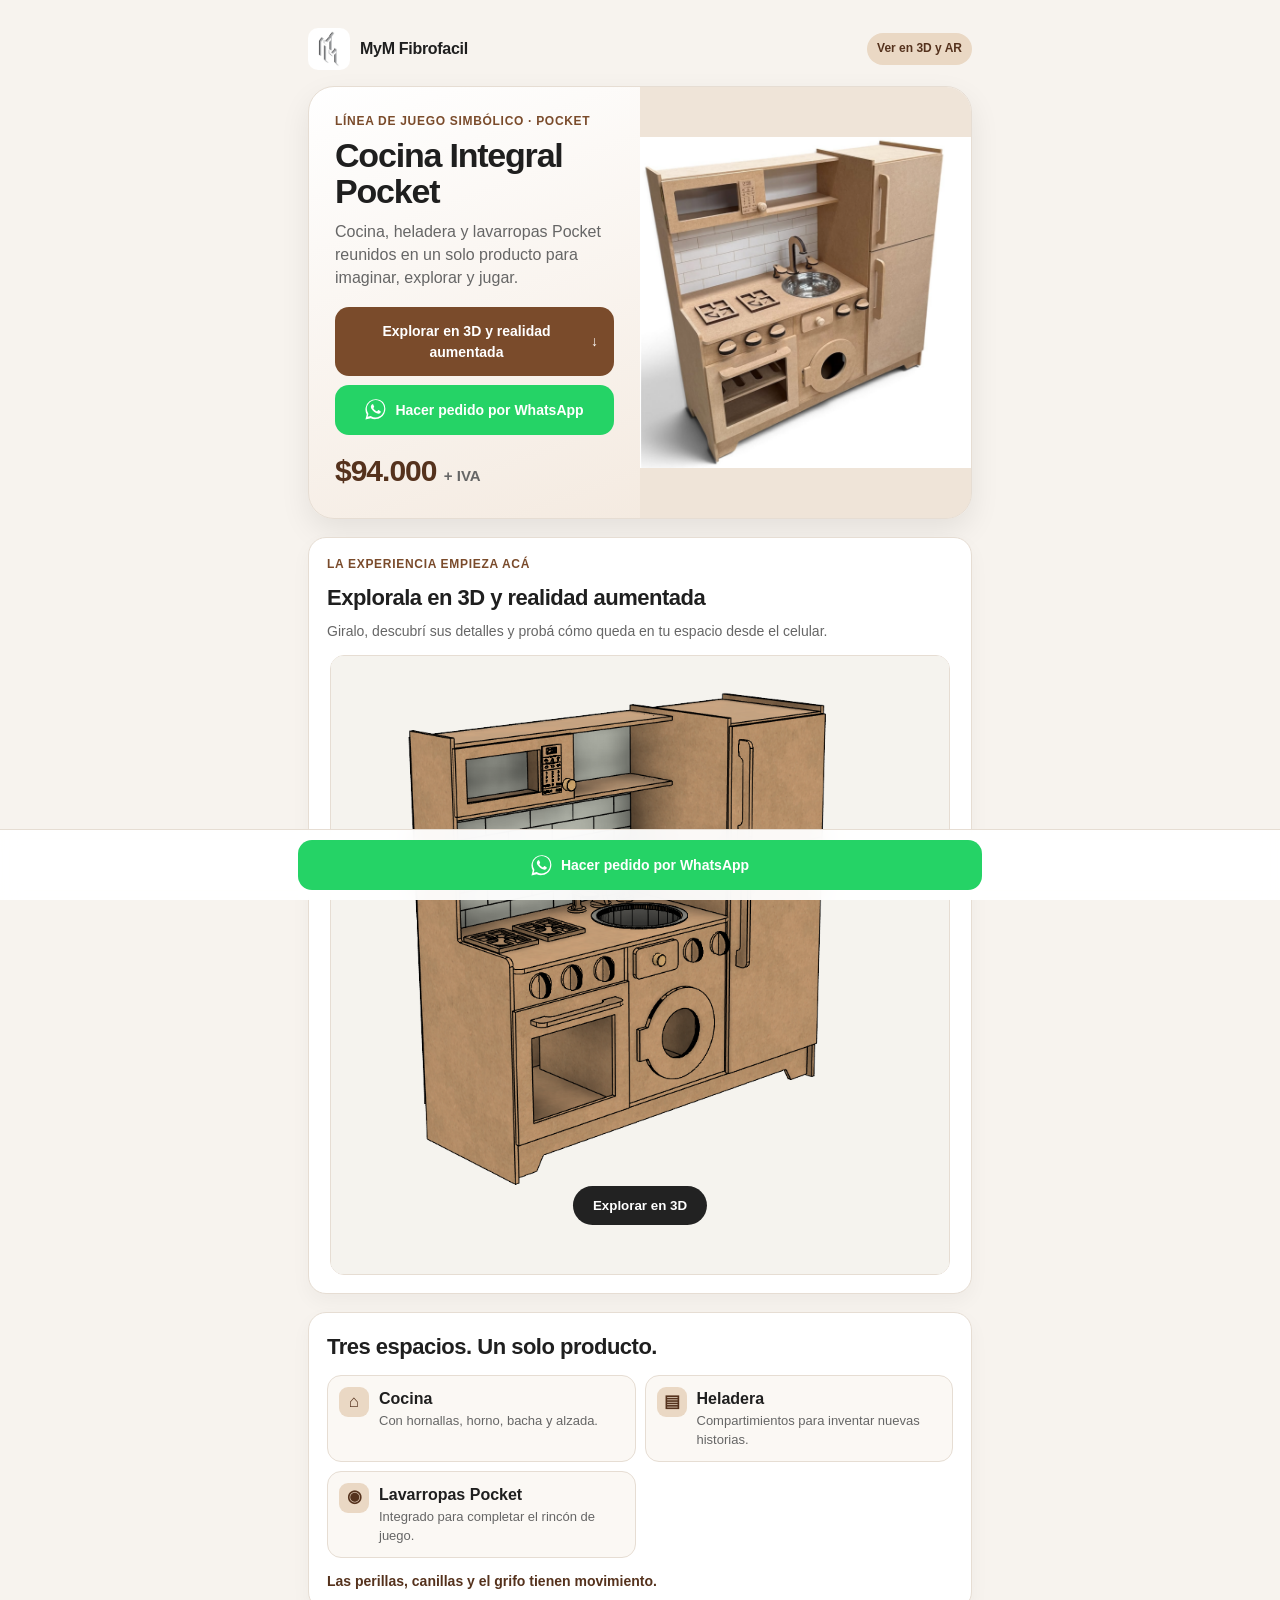
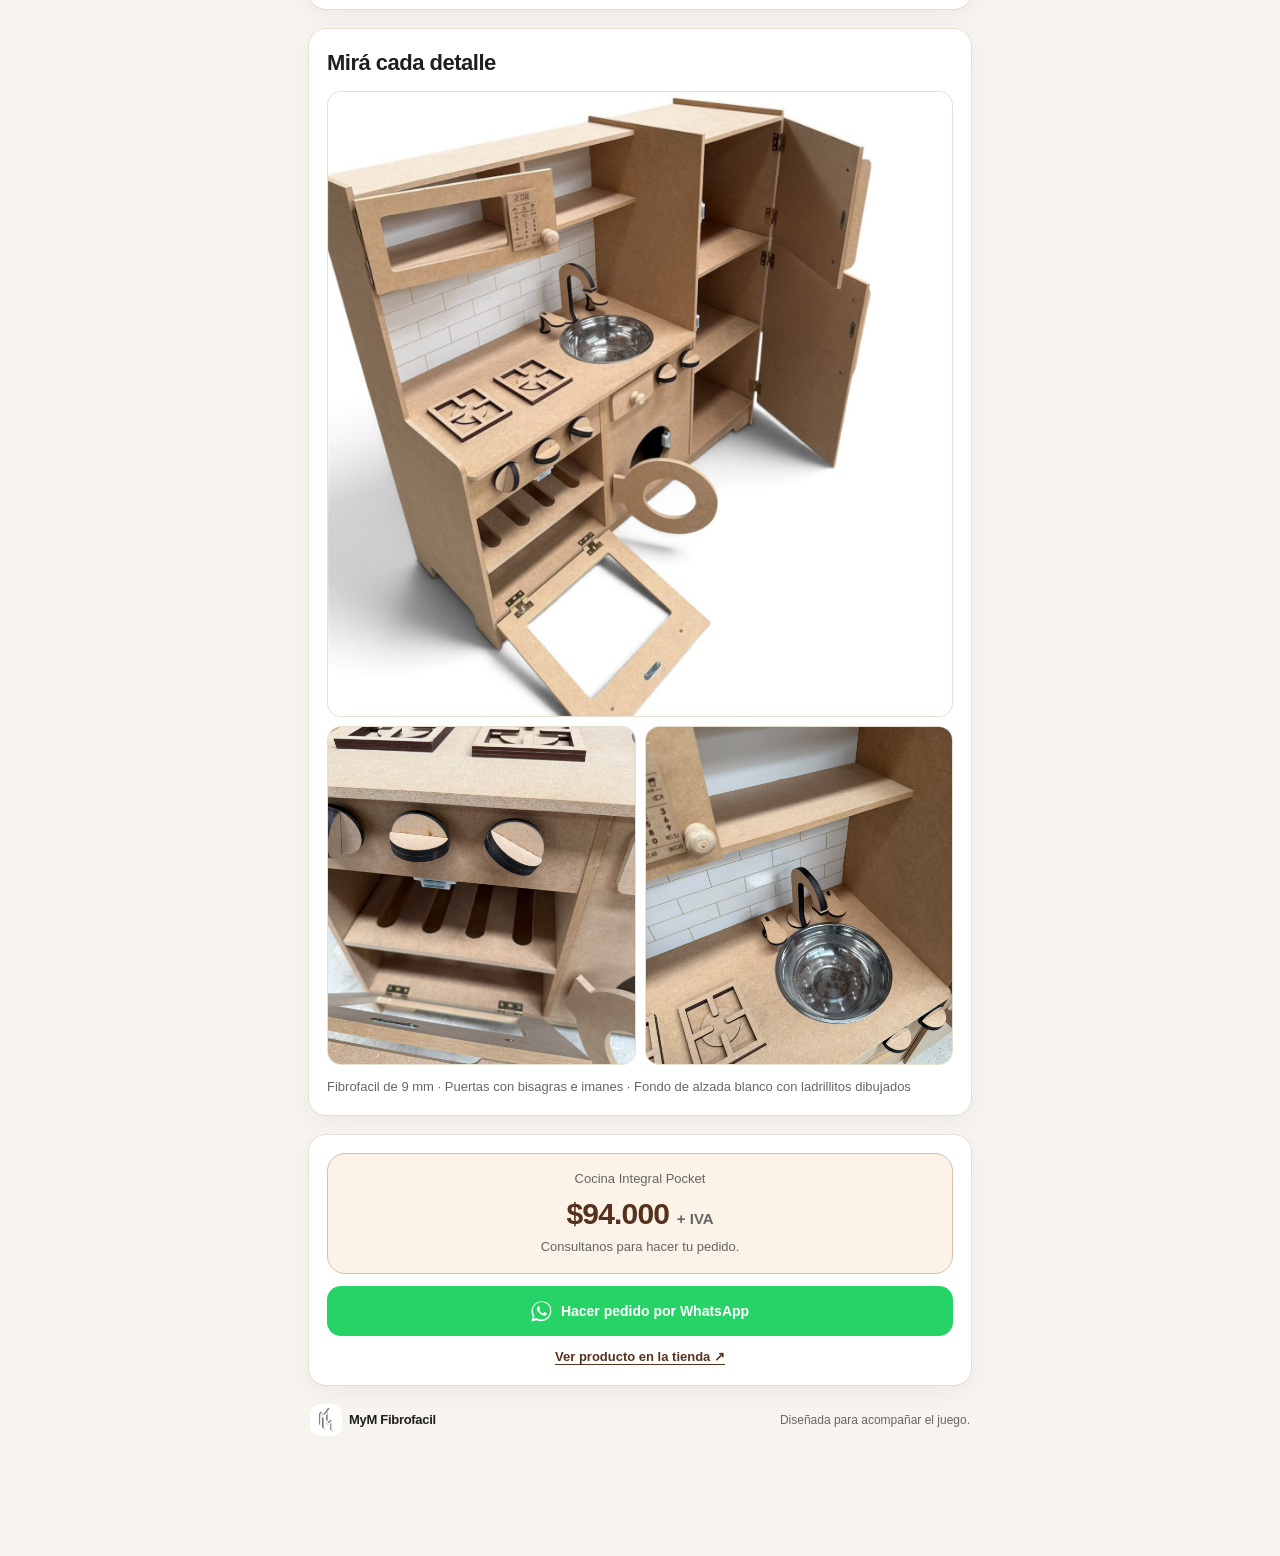
==== cocina-integral-pocket/index.html @ a9e4ed97 "Add Cocina Integral Pocket product page" ====
<!doctype html>
<html lang="es-AR">
<head>
  <meta charset="utf-8">
  <meta name="viewport" content="width=device-width, initial-scale=1">
  <meta name="theme-color" content="#f7f3ee">
  <meta name="description" content="Cocina Integral Pocket: cocina, heladera y lavarropas en un solo producto. Exploralos en 3D y realidad aumentada.">
  <meta property="og:title" content="Cocina Integral Pocket | MyM Fibrofacil">
  <meta property="og:description" content="Tres espacios de juego en un solo producto. Mirala en 3D y realidad aumentada.">
  <meta property="og:image" content="assets/img/cocina-integral-pocket-frente.png">
  <meta property="og:type" content="website">
  <title>Cocina Integral Pocket | MyM Fibrofacil</title>
  <link rel="stylesheet" href="assets/css/producto.css?v=2">
</head>
<body>
  <main class="page" id="inicio">
    <header class="topbar">
      <a class="brand" href="#inicio" aria-label="MyM Fibrofacil, inicio">
        <img class="brand-logo" src="assets/img/logo.png" alt="Logo MyM Fibrofacil">
        <span>MyM Fibrofacil</span>
      </a>
      <a class="tag" href="#visor">Ver en 3D y AR</a>
    </header>

    <section class="hero" aria-labelledby="product-title">
      <div class="hero-content">
        <p class="eyebrow">Línea de juego simbólico · Pocket</p>
        <h1 id="product-title">Cocina Integral Pocket</h1>
        <p class="subtitle">Cocina, heladera y lavarropas Pocket reunidos en un solo producto para imaginar, explorar y jugar.</p>
        <div class="hero-actions">
          <a class="btn btn-primary" href="#visor">Explorar en 3D y realidad aumentada <span aria-hidden="true">↓</span></a>
          <a class="btn btn-whatsapp" href="https://wa.me/5491159339958?text=Hola%2C%20quiero%20hacer%20un%20pedido%20de%20la%20Cocina%20Integral%20Pocket." target="_blank" rel="noopener noreferrer">
            <svg class="whatsapp-icon" viewBox="0 0 24 24" aria-hidden="true"><path fill="currentColor" d="M20.5 3.5A11.8 11.8 0 0 0 2 17.7L.5 23.5l6-1.6A11.8 11.8 0 0 0 23.3 11a11.7 11.7 0 0 0-2.8-7.5ZM12 21a9.8 9.8 0 0 1-5-1.4l-.4-.2-3.6 1 1-3.5-.3-.4A9.9 9.9 0 1 1 12 21Zm5.4-7.4c-.3-.1-1.6-.8-1.9-.9-.2-.1-.4-.1-.6.2-.2.3-.7.9-.9 1.1-.2.2-.3.2-.6.1-.3-.2-1.2-.5-2.3-1.5-.8-.7-1.4-1.6-1.5-1.9-.2-.3 0-.4.1-.6l.4-.5.3-.5c.1-.2 0-.4 0-.5l-.9-2.1c-.2-.5-.5-.4-.6-.4h-.5c-.2 0-.5.1-.7.4-.3.3-1 1-1 2.4s1 2.7 1.1 2.9c.2.2 2 3.1 4.8 4.3.7.3 1.2.5 1.6.6.7.2 1.3.2 1.8.1.5-.1 1.6-.7 1.8-1.3.2-.7.2-1.2.2-1.3-.1-.2-.3-.3-.6-.4Z"/></svg>
            Hacer pedido por WhatsApp
          </a>
        </div>
        <p class="price">$94.000 <span>+ IVA</span></p>
      </div>
      <figure class="hero-image"><img src="assets/img/cocina-integral-pocket-frente.png" alt="Cocina Integral Pocket completa" fetchpriority="high"></figure>
    </section>

    <section id="visor" class="section viewer-section" aria-labelledby="viewer-title">
      <div class="viewer-intro">
        <p class="eyebrow">La experiencia empieza acá</p>
        <h2 id="viewer-title">Explorala en 3D y realidad aumentada</h2>
        <p>Giralo, descubrí sus detalles y probá cómo queda en tu espacio desde el celular.</p>
      </div>
      <div class="viewer-frame">
        <iframe src="assets/html/visor-cocina-pocket.html" title="Visor 3D y realidad aumentada de Cocina Integral Pocket" loading="lazy" allow="xr-spatial-tracking; camera; gyroscope; accelerometer; magnetometer; fullscreen" allowfullscreen referrerpolicy="strict-origin-when-cross-origin"></iframe>
      </div>
    </section>

    <section class="section product-story" aria-labelledby="story-title">
      <h2 id="story-title">Tres espacios. Un solo producto.</h2>
      <div class="features">
        <article class="feature"><span class="feature-icon" aria-hidden="true">⌂</span><div><strong>Cocina</strong><span>Con hornallas, horno, bacha y alzada.</span></div></article>
        <article class="feature"><span class="feature-icon" aria-hidden="true">▤</span><div><strong>Heladera</strong><span>Compartimientos para inventar nuevas historias.</span></div></article>
        <article class="feature"><span class="feature-icon" aria-hidden="true">◉</span><div><strong>Lavarropas Pocket</strong><span>Integrado para completar el rincón de juego.</span></div></article>
      </div>
      <p class="movement-note">Las perillas, canillas y el grifo tienen movimiento.</p>
    </section>

    <section id="fotos" class="section photos-section" aria-labelledby="photos-title">
      <h2 id="photos-title">Mirá cada detalle</h2>
      <div class="gallery">
        <img src="assets/img/cocina-integral-pocket-abierta.png" alt="Cocina Integral Pocket con puertas y compartimientos abiertos" loading="lazy">
        <img src="assets/img/cocina-integral-pocket-detalle-hornallas.jpg" alt="Detalle de hornallas, perillas y horno" loading="lazy">
        <img src="assets/img/cocina-integral-pocket-detalle-bacha.jpg" alt="Detalle de bacha, canillas, grifo y alzada blanca con ladrillitos dibujados" loading="lazy">
      </div>
      <p class="material-note">Fibrofacil de 9 mm · Puertas con bisagras e imanes · Fondo de alzada blanco con ladrillitos dibujados</p>
    </section>

    <section class="section price-section" id="pedido">
      <div class="price-card"><span class="price-label">Cocina Integral Pocket</span><strong>$94.000 <small>+ IVA</small></strong><span class="price-note">Consultanos para hacer tu pedido.</span></div>
      <a class="btn btn-whatsapp" href="https://wa.me/5491159339958?text=Hola%2C%20quiero%20hacer%20un%20pedido%20de%20la%20Cocina%20Integral%20Pocket." target="_blank" rel="noopener noreferrer"><svg class="whatsapp-icon" viewBox="0 0 24 24" aria-hidden="true"><path fill="currentColor" d="M20.5 3.5A11.8 11.8 0 0 0 2 17.7L.5 23.5l6-1.6A11.8 11.8 0 0 0 23.3 11a11.7 11.7 0 0 0-2.8-7.5ZM12 21a9.8 9.8 0 0 1-5-1.4l-.4-.2-3.6 1 1-3.5-.3-.4A9.9 9.9 0 1 1 12 21Zm5.4-7.4c-.3-.1-1.6-.8-1.9-.9-.2-.1-.4-.1-.6.2-.2.3-.7.9-.9 1.1-.2.2-.3.2-.6.1-.3-.2-1.2-.5-2.3-1.5-.8-.7-1.4-1.6-1.5-1.9-.2-.3 0-.4.1-.6l.4-.5.3-.5c.1-.2 0-.4 0-.5l-.9-2.1c-.2-.5-.5-.4-.6-.4h-.5c-.2 0-.5.1-.7.4-.3.3-1 1-1 2.4s1 2.7 1.1 2.9c.2.2 2 3.1 4.8 4.3.7.3 1.2.5 1.6.6.7.2 1.3.2 1.8.1.5-.1 1.6-.7 1.8-1.3.2-.7.2-1.2.2-1.3-.1-.2-.3-.3-.6-.4Z"/></svg> Hacer pedido por WhatsApp</a>
      <a class="store-link" href="https://mymmadergroup.com/?post_type=product&amp;p=12154&amp;preview=true" target="_blank" rel="noopener noreferrer">Ver producto en la tienda ↗</a>
    </section>

    <footer class="footer"><a class="brand" href="#inicio"><img class="brand-logo" src="assets/img/logo.png" alt=""><span>MyM Fibrofacil</span></a><span>Diseñada para acompañar el juego.</span></footer>
  </main>
  <div class="sticky-cta"><a class="btn btn-whatsapp" href="https://wa.me/5491159339958?text=Hola%2C%20quiero%20hacer%20un%20pedido%20de%20la%20Cocina%20Integral%20Pocket." target="_blank" rel="noopener noreferrer"><svg class="whatsapp-icon" viewBox="0 0 24 24" aria-hidden="true"><path fill="currentColor" d="M20.5 3.5A11.8 11.8 0 0 0 2 17.7L.5 23.5l6-1.6A11.8 11.8 0 0 0 23.3 11a11.7 11.7 0 0 0-2.8-7.5ZM12 21a9.8 9.8 0 0 1-5-1.4l-.4-.2-3.6 1 1-3.5-.3-.4A9.9 9.9 0 1 1 12 21Zm5.4-7.4c-.3-.1-1.6-.8-1.9-.9-.2-.1-.4-.1-.6.2-.2.3-.7.9-.9 1.1-.2.2-.3.2-.6.1-.3-.2-1.2-.5-2.3-1.5-.8-.7-1.4-1.6-1.5-1.9-.2-.3 0-.4.1-.6l.4-.5.3-.5c.1-.2 0-.4 0-.5l-.9-2.1c-.2-.5-.5-.4-.6-.4h-.5c-.2 0-.5.1-.7.4-.3.3-1 1-1 2.4s1 2.7 1.1 2.9c.2.2 2 3.1 4.8 4.3.7.3 1.2.5 1.6.6.7.2 1.3.2 1.8.1.5-.1 1.6-.7 1.8-1.3.2-.7.2-1.2.2-1.3-.1-.2-.3-.3-.6-.4Z"/></svg> Hacer pedido por WhatsApp</a></div>
</body>
</html>
---- cocina-integral-pocket/assets/css/producto.css ----
/* Estilos de la landing Cocina Integral Pocket, siguiendo el diseño compacto original. */
:root {
  --bg: #f7f3ee;
  --card: #fff;
  --text: #1f1f1f;
  --muted: #666;
  --brand: #7a4b2b;
  --brand-dark: #55321d;
  --accent: #d9b28c;
  --border: #e6ddd3;
  --shadow: 0 12px 30px rgba(0,0,0,.08);
  --radius: 18px;
}
* { box-sizing: border-box; }
html { scroll-behavior: smooth; }
body { margin: 0; padding-bottom: 88px; background: var(--bg); color: var(--text); font-family: Arial, Helvetica, sans-serif; line-height: 1.45; }
a { color: inherit; text-decoration: none; }
img { display: block; max-width: 100%; }
.page { width: min(720px, 100%); margin: 0 auto; padding: 18px; }
.topbar { display: flex; align-items: center; justify-content: space-between; gap: 12px; margin-bottom: 16px; }
.brand { display: inline-flex; align-items: center; gap: 10px; font-weight: 800; letter-spacing: -.3px; }
.brand-logo { width: 42px; height: 42px; flex: 0 0 42px; padding: 3px; border-radius: 10px; background: #fff; object-fit: contain; }
.tag { padding: 7px 10px; border-radius: 999px; background: #ead8c4; color: var(--brand-dark); font-size: 12px; font-weight: 700; white-space: nowrap; }
.hero { overflow: hidden; border: 1px solid var(--border); border-radius: 26px; background: linear-gradient(160deg,#fff 0%,#f2e6da 100%); box-shadow: var(--shadow); }
.hero-content { padding: 22px; }
.eyebrow { margin: 0 0 8px; color: var(--brand); font-size: 12px; font-weight: 800; letter-spacing: .7px; text-transform: uppercase; }
h1,h2,p,figure { margin-top: 0; }
h1 { margin-bottom: 10px; font-size: 34px; line-height: 1.05; letter-spacing: -1.2px; }
h2 { margin-bottom: 12px; font-size: 22px; letter-spacing: -.5px; }
.subtitle { margin-bottom: 18px; color: var(--muted); font-size: 16px; }
.hero-image { margin: 0; background: #efe4d8; }
.hero-image img { width: 100%; aspect-ratio: 1 / 1; object-fit: contain; }
.hero-actions { display: grid; gap: 9px; }
.btn { display: flex; min-height: 50px; align-items: center; justify-content: center; gap: 9px; padding: 13px 15px; border: 1px solid transparent; border-radius: 14px; font-size: 14px; font-weight: 800; text-align: center; }
.btn-primary { background: var(--brand); color: #fff; }
.btn-primary:hover { background: var(--brand-dark); }
.btn-whatsapp { background: #25d366; color: #fff; }
.whatsapp-icon { width: 21px; height: 21px; flex: 0 0 21px; }
.price { margin: 14px 0 0; color: var(--brand-dark); font-size: 30px; font-weight: 900; letter-spacing: -1px; }
.price span,.price-card small { color: var(--muted); font-size: 15px; font-weight: 700; letter-spacing: 0; }
.section { margin-top: 18px; padding: 18px; border: 1px solid var(--border); border-radius: var(--radius); background: var(--card); box-shadow: 0 8px 20px rgba(0,0,0,.04); }
.section > p:last-child { margin-bottom: 0; }
.viewer-section { padding: 18px; scroll-margin-top: 8px; }
.viewer-intro h2 { margin-bottom: 7px; }
.viewer-intro > p:last-child { margin-bottom: 14px; color: var(--muted); font-size: 14px; }
.viewer-frame { overflow: hidden; width: 100%; aspect-ratio: 1 / 1; border: 1px solid var(--border); border-radius: 14px; background: #f5f3ee; }
.viewer-frame iframe { display: block; width: 100%; height: 100%; border: 0; background: #f5f3ee; }
.features { display: grid; gap: 9px; }
.feature { display: flex; align-items: flex-start; gap: 10px; padding: 11px; border: 1px solid var(--border); border-radius: 14px; background: #fbf8f4; }
.feature-icon { display: grid; width: 30px; height: 30px; flex: 0 0 30px; place-items: center; border-radius: 9px; background: #ead8c4; color: var(--brand-dark); font-size: 17px; font-weight: 700; }
.feature strong,.feature span:last-child { display: block; }
.feature strong { margin-bottom: 2px; }
.feature div span { color: var(--muted); font-size: 13px; }
.movement-note { margin: 13px 0 0; color: var(--brand-dark); font-size: 14px; font-weight: 700; }
.gallery { display: grid; grid-template-columns: 1fr 1fr; gap: 9px; }
.gallery img { width: 100%; aspect-ratio: 1 / 1.1; border: 1px solid var(--border); border-radius: 14px; background: #eee; object-fit: cover; }
.gallery img:first-child { grid-column: 1 / -1; aspect-ratio: 1 / 1; object-fit: contain; }
.material-note { margin: 13px 0 0; color: var(--muted); font-size: 13px; }
.price-section { text-align: center; }
.price-card { display: grid; gap: 3px; padding: 16px; border: 1px solid #d5c1ad; border-radius: 18px; background: #fbf2e8; }
.price-label,.price-note { color: var(--muted); font-size: 13px; }
.price-card strong { color: var(--brand-dark); font-size: 30px; letter-spacing: -.8px; }
.price-section > .btn { margin-top: 12px; }
.store-link { display: inline-block; margin-top: 12px; color: var(--brand-dark); font-size: 13px; font-weight: 700; text-decoration: underline; text-underline-offset: 3px; }
.footer { display: flex; align-items: center; justify-content: space-between; gap: 10px; padding: 18px 2px 4px; color: var(--muted); font-size: 12px; }
.footer .brand { gap: 7px; color: var(--text); font-size: 13px; }
.footer .brand-logo { width: 32px; height: 32px; flex-basis: 32px; }
.sticky-cta { position: fixed; z-index: 10; right: 0; bottom: 0; left: 0; padding: 10px 16px; border-top: 1px solid var(--border); background: rgba(255,255,255,.95); backdrop-filter: blur(10px); }
.sticky-cta .btn { width: min(684px,100%); margin: 0 auto; }
@media (min-width: 760px) {
  .page { padding: 28px; }
  .hero { display: grid; grid-template-columns: 1fr 1fr; align-items: stretch; }
  .hero-content { padding: 26px; }
  .hero-image img { height: 100%; aspect-ratio: auto; object-fit: contain; }
  .hero-actions { grid-template-columns: 1fr; }
  .features { grid-template-columns: 1fr 1fr; }
  .viewer-frame { width: min(100%, 620px); margin-inline: auto; }
}
@media (max-width: 420px) {
  .page { padding: 14px; }
  .brand { gap: 7px; font-size: 14px; }
  .brand-logo { width: 36px; height: 36px; flex-basis: 36px; }
  h1 { font-size: 31px; }
  .section { padding: 15px; }
  .viewer-section { padding: 14px; }
  .viewer-frame { width: 100%; }
  .footer { align-items: flex-start; flex-direction: column; }
}
@media (prefers-reduced-motion: reduce) { html { scroll-behavior: auto; } }
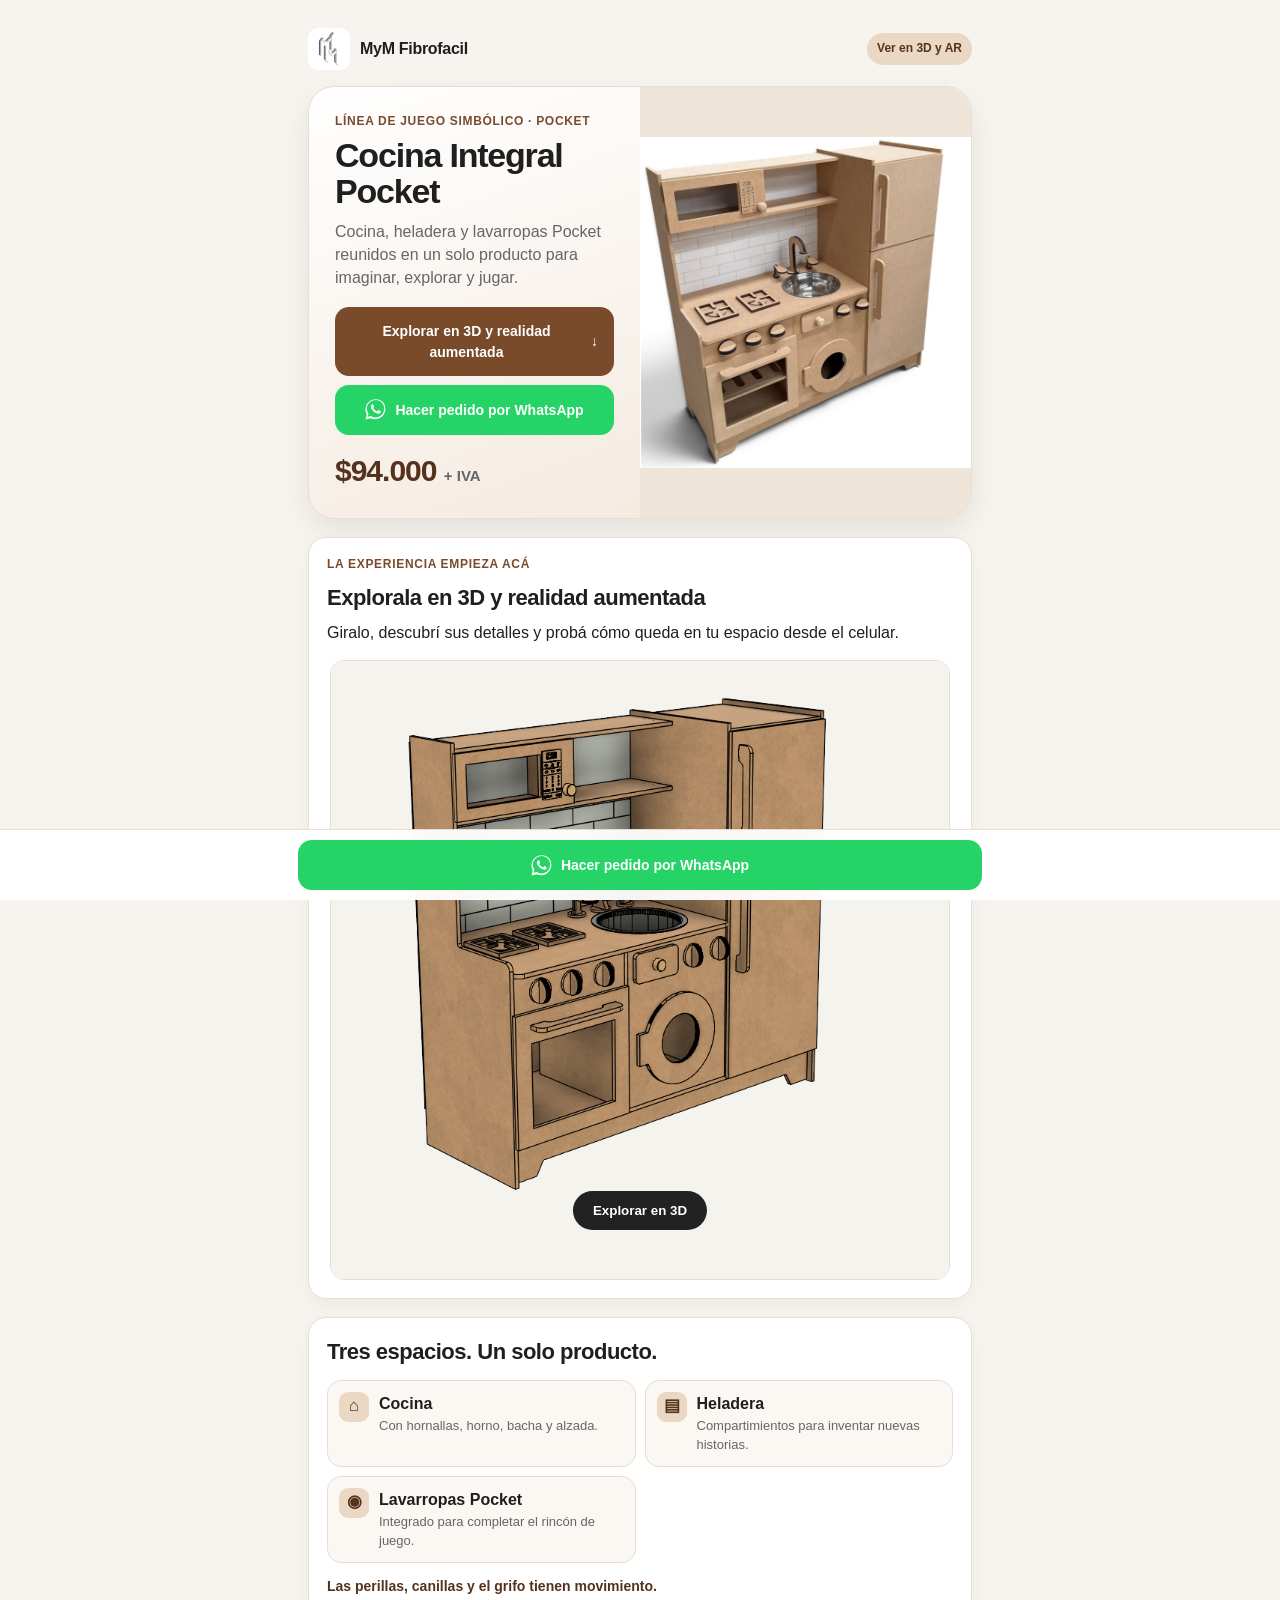
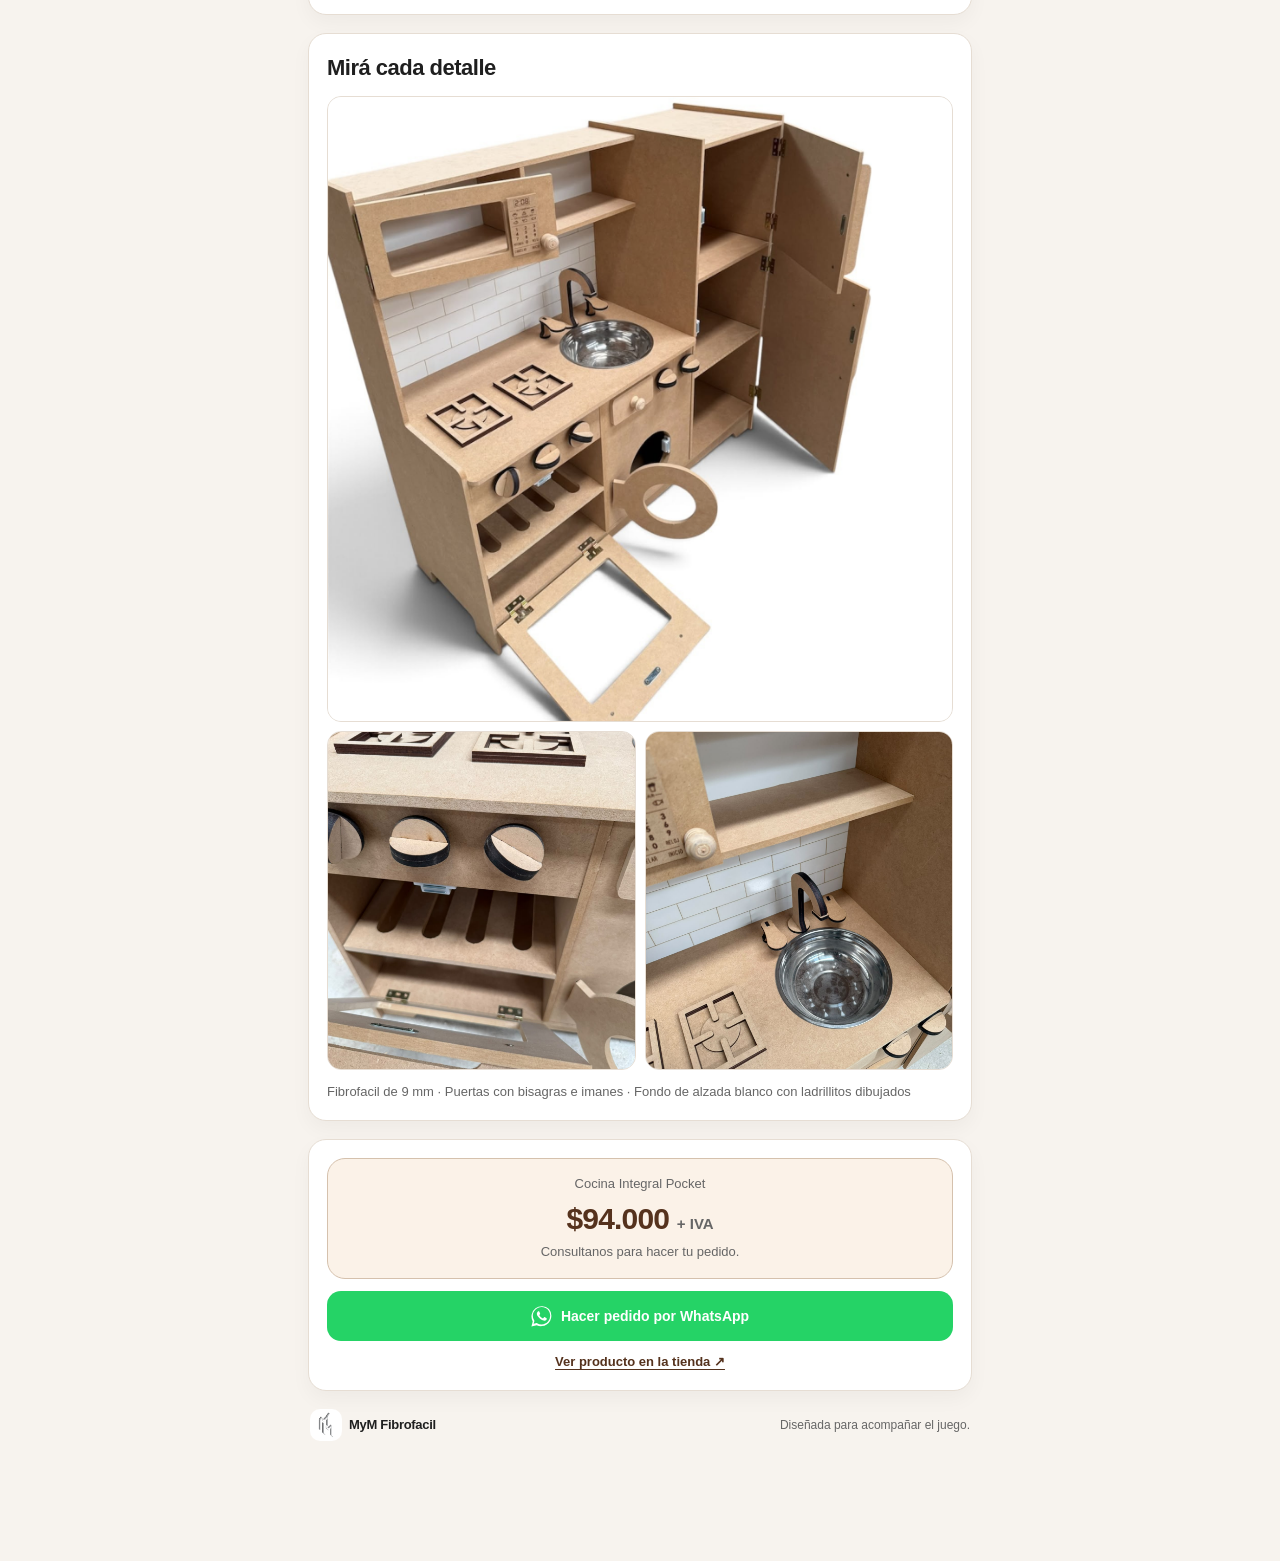
==== commit 58860784: "Add direct mobile AR entry point" ====
--- a/cocina-integral-pocket/index.html
+++ b/cocina-integral-pocket/index.html
@@ -44,6 +44,9 @@
         <p class="eyebrow">La experiencia empieza acá</p>
         <h2 id="viewer-title">Explorala en 3D y realidad aumentada</h2>
         <p>Giralo, descubrí sus detalles y probá cómo queda en tu espacio desde el celular.</p>
+        <a class="btn btn-ar" href="assets/html/visor-ar-cocina-pocket.html" aria-label="Abrir la realidad aumentada en una página optimizada para celular">
+          <span aria-hidden="true">⌖</span> Probar en mi espacio con realidad aumentada
+        </a>
       </div>
       <div class="viewer-frame">
         <iframe src="assets/html/visor-cocina-pocket.html" title="Visor 3D y realidad aumentada de Cocina Integral Pocket" loading="lazy" allow="xr-spatial-tracking; camera; gyroscope; accelerometer; magnetometer; fullscreen" allowfullscreen referrerpolicy="strict-origin-when-cross-origin"></iframe>
--- a/cocina-integral-pocket/assets/css/producto.css
+++ b/cocina-integral-pocket/assets/css/producto.css
@@ -34,6 +34,9 @@
 .btn { display: flex; min-height: 50px; align-items: center; justify-content: center; gap: 9px; padding: 13px 15px; border: 1px solid transparent; border-radius: 14px; font-size: 14px; font-weight: 800; text-align: center; }
 .btn-primary { background: var(--brand); color: #fff; }
 .btn-primary:hover { background: var(--brand-dark); }
+.btn-ar { margin-top: 10px; background: #222; color: #fff; }
+.btn-ar:hover { background: #000; }
+.btn-ar span { font-size: 22px; line-height: 1; }
 .btn-whatsapp { background: #25d366; color: #fff; }
 .whatsapp-icon { width: 21px; height: 21px; flex: 0 0 21px; }
 .price { margin: 14px 0 0; color: var(--brand-dark); font-size: 30px; font-weight: 900; letter-spacing: -1px; }
@@ -76,6 +79,7 @@
   .features { grid-template-columns: 1fr 1fr; }
   .viewer-frame { width: min(100%, 620px); margin-inline: auto; }
 }
+@media (min-width: 768px) { .btn-ar { display: none; } }
 @media (max-width: 420px) {
   .page { padding: 14px; }
   .brand { gap: 7px; font-size: 14px; }
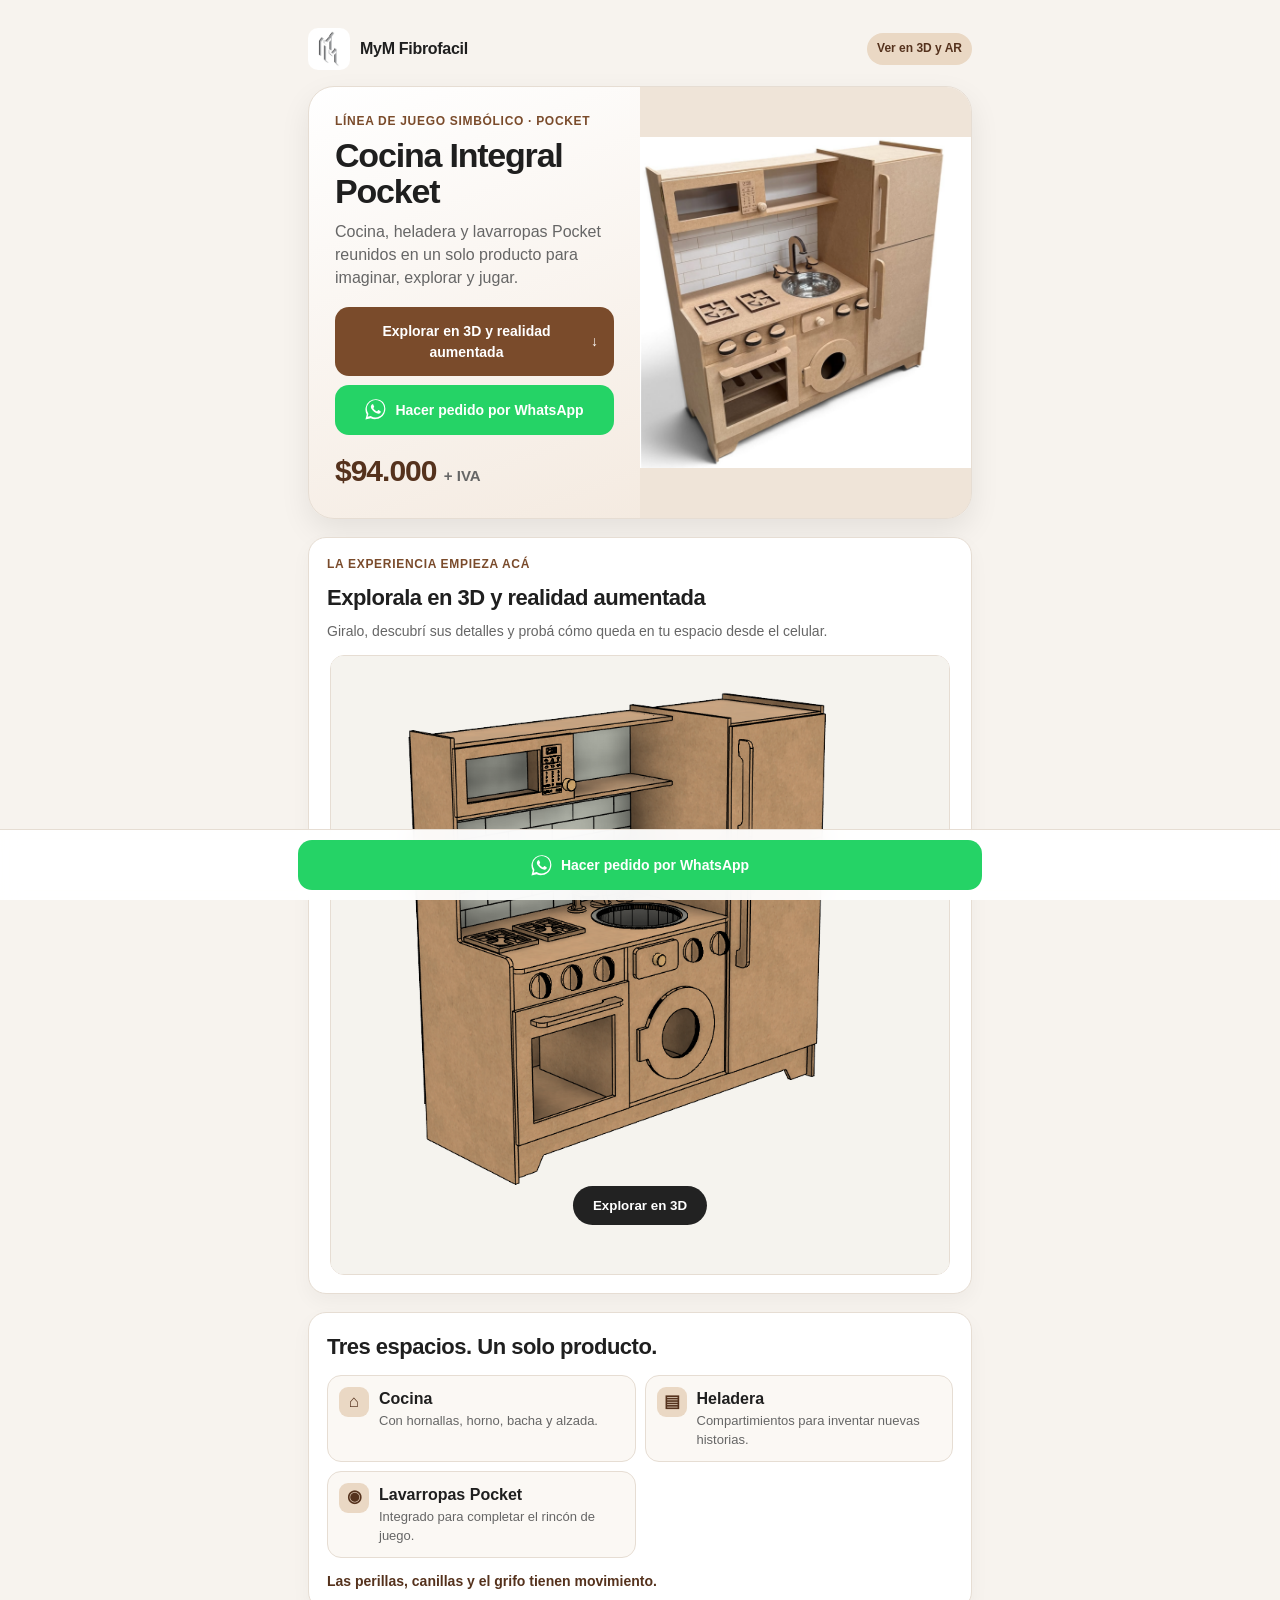
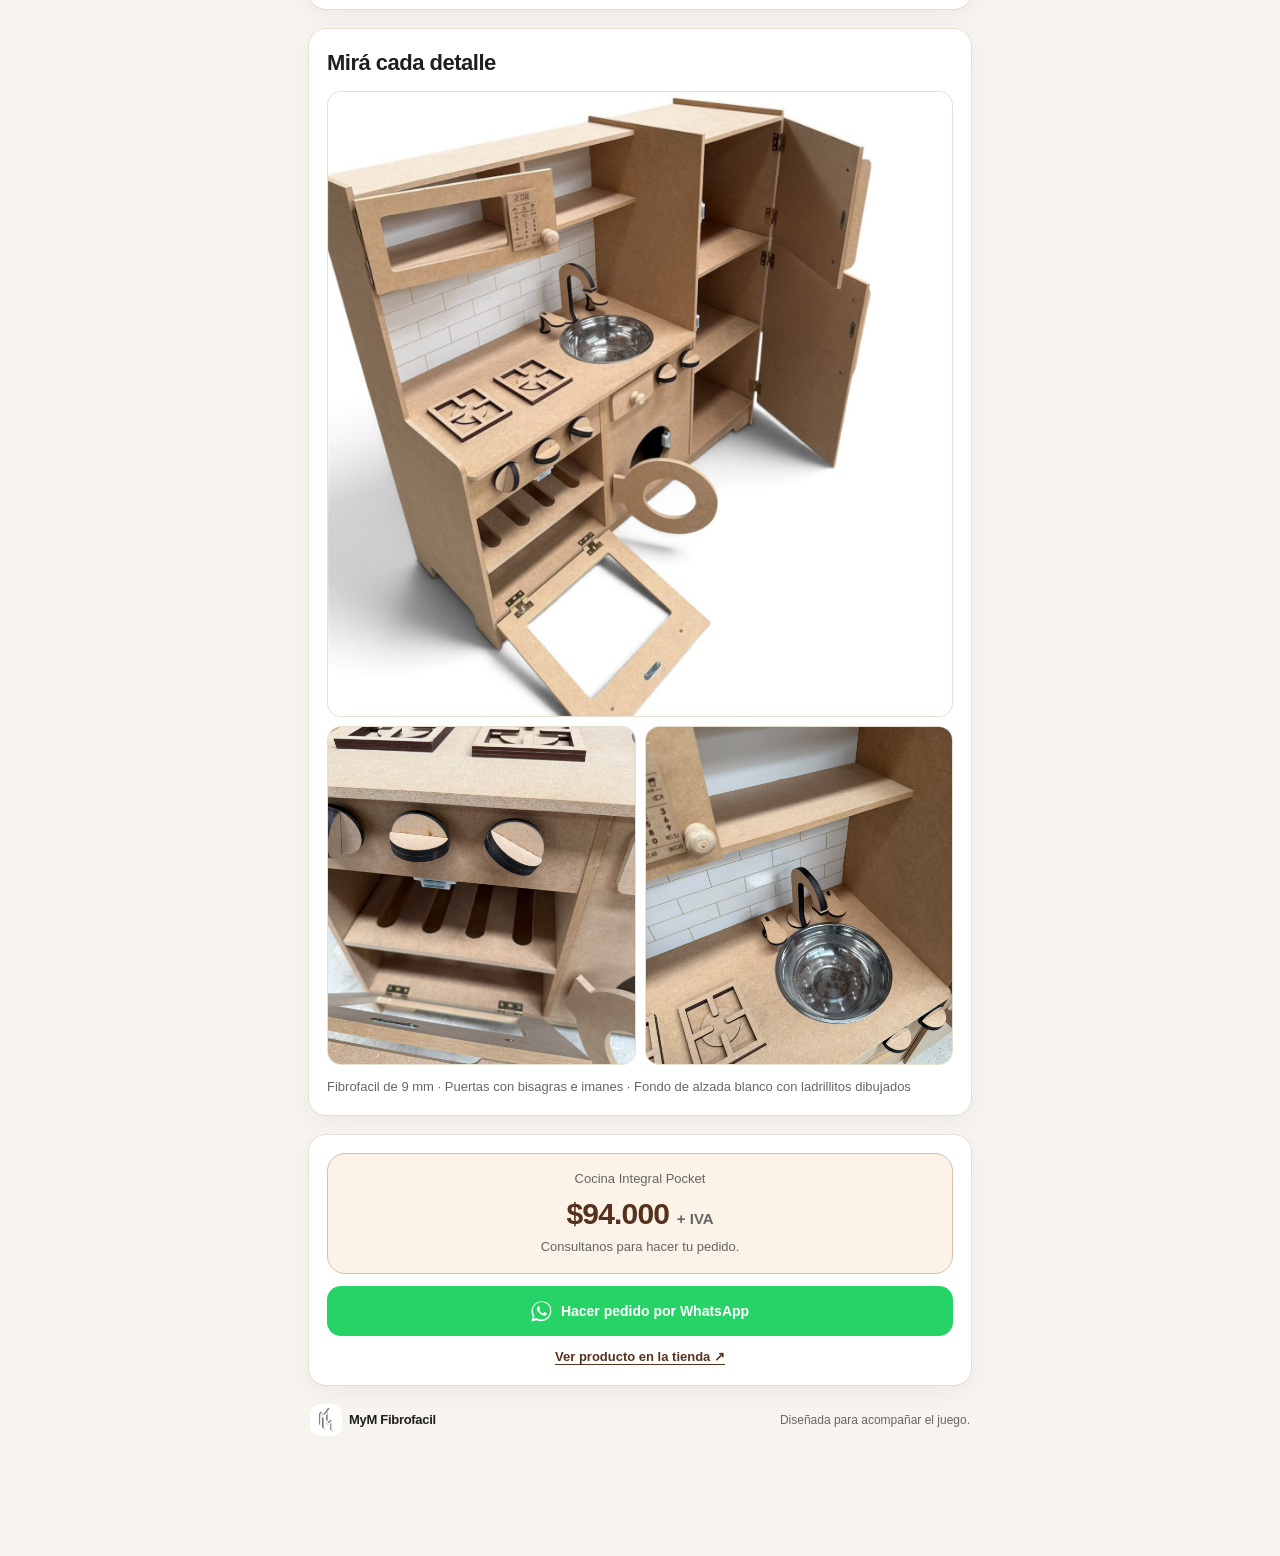
==== commit e44bee1e: "Show AR action inside interactive 3D viewer" ====
--- a/cocina-integral-pocket/index.html
+++ b/cocina-integral-pocket/index.html
@@ -10,7 +10,7 @@
   <meta property="og:image" content="assets/img/cocina-integral-pocket-frente.png">
   <meta property="og:type" content="website">
   <title>Cocina Integral Pocket | MyM Fibrofacil</title>
-  <link rel="stylesheet" href="assets/css/producto.css?v=2">
+  <link rel="stylesheet" href="assets/css/producto.css?v=3">
 </head>
 <body>
   <main class="page" id="inicio">
@@ -44,9 +44,6 @@
         <p class="eyebrow">La experiencia empieza acá</p>
         <h2 id="viewer-title">Explorala en 3D y realidad aumentada</h2>
         <p>Giralo, descubrí sus detalles y probá cómo queda en tu espacio desde el celular.</p>
-        <a class="btn btn-ar" href="assets/html/visor-ar-cocina-pocket.html" aria-label="Abrir la realidad aumentada en una página optimizada para celular">
-          <span aria-hidden="true">⌖</span> Probar en mi espacio con realidad aumentada
-        </a>
       </div>
       <div class="viewer-frame">
         <iframe src="assets/html/visor-cocina-pocket.html" title="Visor 3D y realidad aumentada de Cocina Integral Pocket" loading="lazy" allow="xr-spatial-tracking; camera; gyroscope; accelerometer; magnetometer; fullscreen" allowfullscreen referrerpolicy="strict-origin-when-cross-origin"></iframe>
--- a/cocina-integral-pocket/assets/css/producto.css
+++ b/cocina-integral-pocket/assets/css/producto.css
@@ -34,9 +34,6 @@
 .btn { display: flex; min-height: 50px; align-items: center; justify-content: center; gap: 9px; padding: 13px 15px; border: 1px solid transparent; border-radius: 14px; font-size: 14px; font-weight: 800; text-align: center; }
 .btn-primary { background: var(--brand); color: #fff; }
 .btn-primary:hover { background: var(--brand-dark); }
-.btn-ar { margin-top: 10px; background: #222; color: #fff; }
-.btn-ar:hover { background: #000; }
-.btn-ar span { font-size: 22px; line-height: 1; }
 .btn-whatsapp { background: #25d366; color: #fff; }
 .whatsapp-icon { width: 21px; height: 21px; flex: 0 0 21px; }
 .price { margin: 14px 0 0; color: var(--brand-dark); font-size: 30px; font-weight: 900; letter-spacing: -1px; }
@@ -79,7 +76,6 @@
   .features { grid-template-columns: 1fr 1fr; }
   .viewer-frame { width: min(100%, 620px); margin-inline: auto; }
 }
-@media (min-width: 768px) { .btn-ar { display: none; } }
 @media (max-width: 420px) {
   .page { padding: 14px; }
   .brand { gap: 7px; font-size: 14px; }
